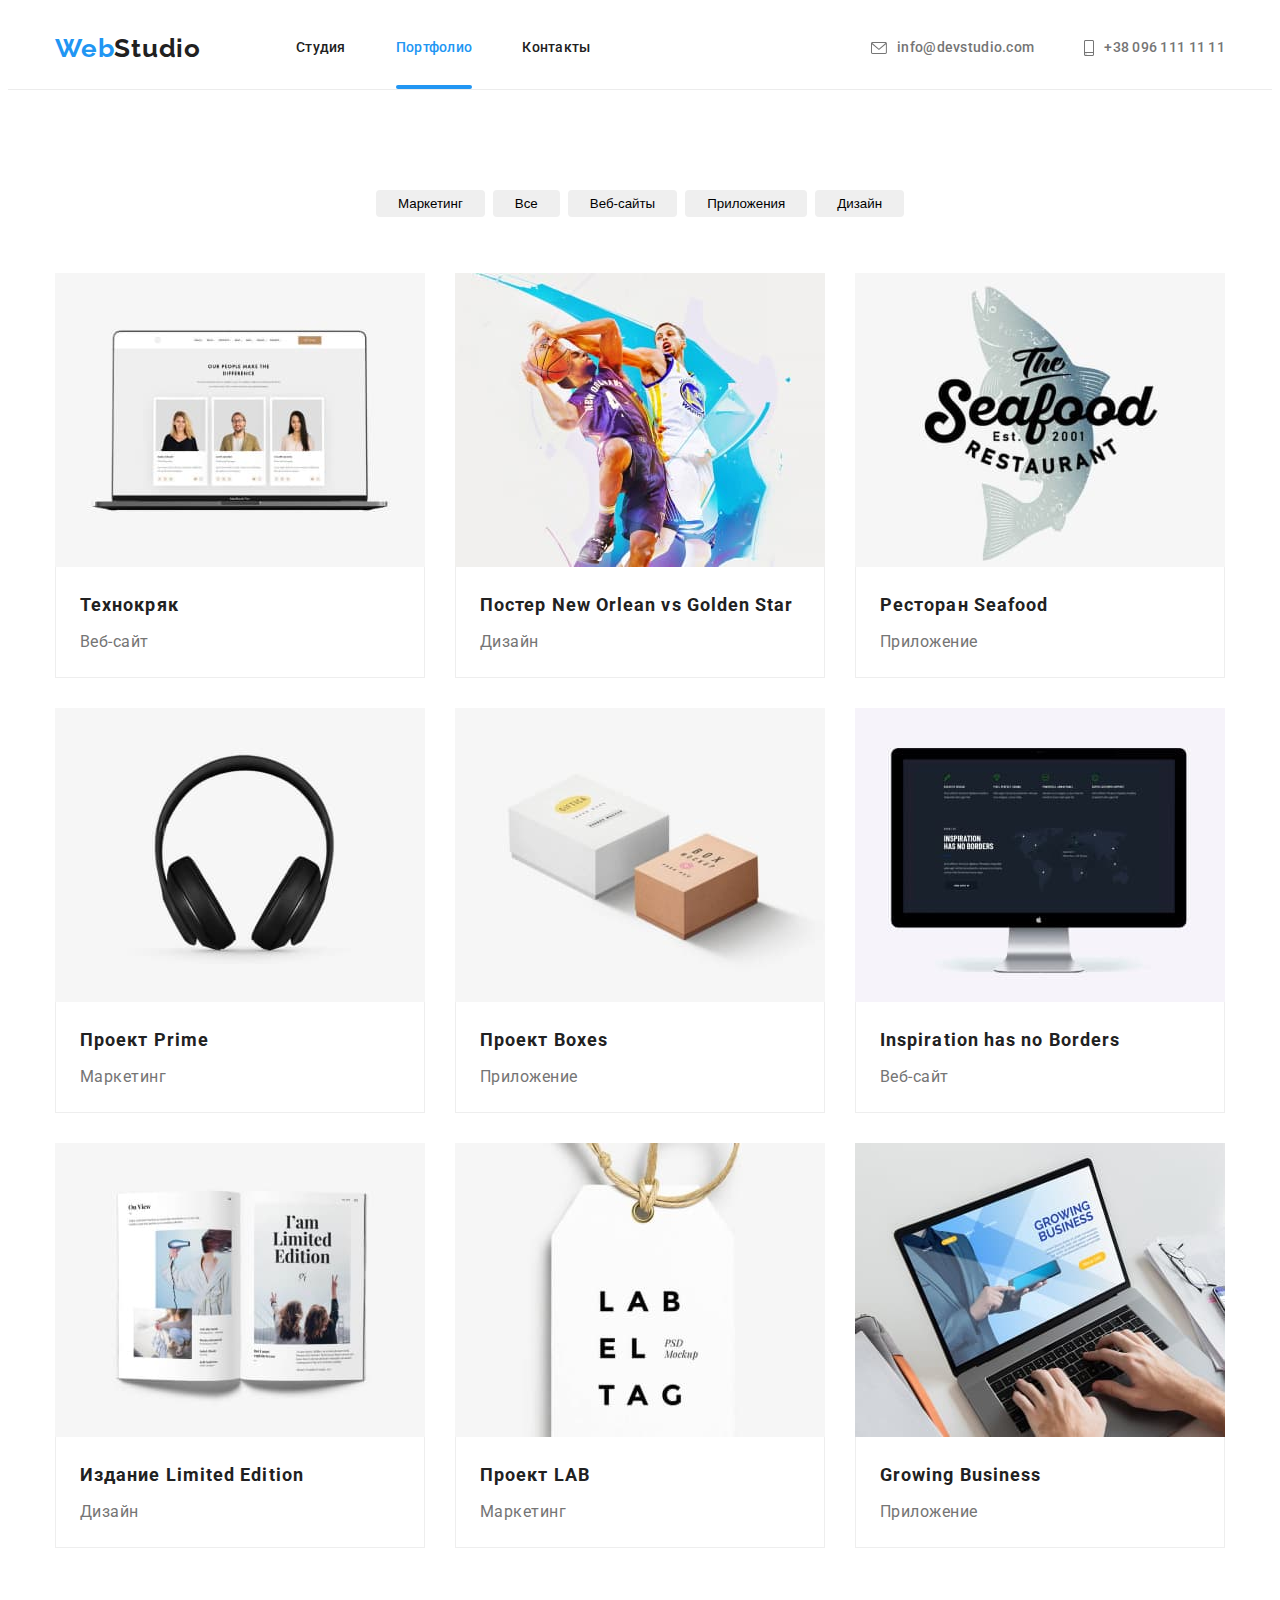
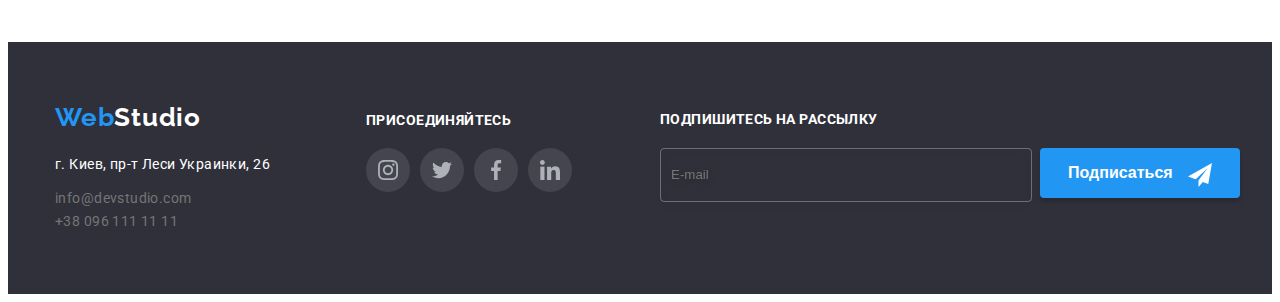
==== portfolio.html @ 0addd402 "Add files via upload" ====
<!DOCTYPE html>
<html lang="ru">
<head>
    <meta charset="UTF-8">
    <meta http-equiv="X-UA-Compatible" content="IE=edge">
    <meta name="viewport" content="width=device-width, initial-scale=1.0">
    <title>Студия</title>
    <link rel="stylesheet" href="https://cdnjs.cloudflare.com/ajax/libs/modern-normalize/1.0.0/modern-normalize.min.css"
        integrity="sha512-ISS7cAi1PEhQ8jnbJpJZMd29NlhNj4AWYyLOSp2CE/CsHxTCu+r+t0D2yoJudVrd0/8fTVPUVDzY5Tvli75u/g=="
        crossorigin="anonymous" />
    <link href="https://fonts.googleapis.com/css2?family=Raleway:wght@700&family=Roboto:wght@400;500;700;900&display=swap"
        rel="stylesheet">
    <link rel="stylesheet" href="./css/portfolio.min.css">
</head>
<body class="body">
    <!----- HEADER ----->
    <header>
        <div class="header container">
            <nav class="nav">
                <a class="logo link" href="/">Web<span class="logo-studio">Studio</span></a>
                <ul class="nav-links list">
                    <li class="list"><a class="nav-item-link link" href="/">Студия</a></li>
                    <li class="list"><a class="nav-item-link link active" href="./portfolio.html">Портфолио</a></li>
                    <li class="list"><a class="nav-item-link link" href="#contacts">Контакты</a></li>
                </ul>
            </nav>
            <ul class="header-contacts">
                <li class="list header-contacts-item">
                    <a class="header-contacts-link link" href="mailto:info@devstudio.com">
                        <svg class="header-contacts-icon" width="16" height="12">
                            <use href="./images/sprite.svg#icon-envelope"></use>
                        </svg>
                        info@devstudio.com
                    </a>
                </li>
                <li class="list">
                    <a class="header-contacts-link link" href="tel:+380961111111">
                        <svg class="header-contacts-icon" width="10" height="16">
                            <use href="./images/sprite.svg#icon-smartphone"></use>
                        </svg>
                        +38 096 111 11 11
                    </a>
                </li>
            </ul>
        </div>
    </header>
    <!----- PORTFOLIO ----->
    <section class="portfolio section">
       <div class="container">
            <h1 class="hidden">Портфолио</h1>
            <ul class="portfolio-fiter list">
                <li class="filter-item"><button type="button" class="filter-button">Маркетинг</button></li>
                <li class="filter-item"><button type="button" class="filter-button">Все</button></li>
                <li class="filter-item"><button type="button" class="filter-button">Веб-сайты</button></li>
                <li class="filter-item"><button type="button" class="filter-button">Приложения</button></li>
                <li class="filter-item"><button type="button" class="filter-button">Дизайн</button></li>
            </ul>
            <ul class="portfolio-cards list">
                <li class="gallery">              
                    <a class="gallery-card link" href="">
                        <div class="card-thumb">
                            <img src="./images/technocryak.jpg" alt="cайт на мониторе ноутбука" width="370">
                            <p class="card-text-effect">Технокряк это современная площадка распространения коронавируса. Компании используют эту
                                платформу для цифрового
                                шпионажа и атак на защищённые сервера конкурентов.</p>
                        </div>
                        <div class="card-description">
                            <h2>Технокряк</h2>
                            <p>Веб-сайт</p>
                        </div>                                 
                    </a>                                     
                </li>
                <li class="gallery">
                    <a class="gallery-card link" href="">
                        <div class="card-thumb">
                            <img src="./images/poster.jpg" alt="плакат с двумя баскетболистами" width="370">                       
                            <p class="card-text-effect">Lorem ipsum dolor sit amet consectetur adipisicing elit. Architecto qui alias iure optio, minus facilis eveniet autem porro quos repellat?</p>
                        </div>  
                        <div class="card-description">
                            <h2>Постер New Orlean vs Golden Star</h2>
                            <p>Дизайн</p>
                        </div>
                    </a>
                </li>
                <li class="gallery">
                    <a class="gallery-card link" href="">
                        <div class="card-thumb">
                            <img src="./images/seafood.jpg" alt="вывеска морского ресторана" width="370">
                            <p class="card-text-effect">Lorem ipsum dolor sit amet consectetur adipisicing elit. Architecto qui alias iure optio,
                            minus facilis eveniet autem porro quos repellat?</p>
                        </div>
                        <div class="card-description">
                            <h2>Ресторан Seafood</h2>
                            <p>Приложение</p>
                        </div>
                    </a>
                </li>
                <li class="gallery">
                    <a class="gallery-card link" href="">
                        <div class="card-thumb">
                            <img src="./images/prime.jpg" alt="наушники" width="370">
                            <p class="card-text-effect">Lorem ipsum dolor sit amet consectetur adipisicing elit. Architecto qui alias iure optio,
                            minus facilis eveniet autem porro quos repellat?</p>
                        </div>
                        <div class="card-description">
                            <h2>Проект Prime</h2>
                            <p>Маркетинг</p>
                        </div>
                    </a>
                </li>
                <li class="gallery">
                    <a class="gallery-card link" href="">
                        <div class="card-thumb">
                            <img src="./images/boxes.jpg" alt="две коробочки" width="370">
                            <p class="card-text-effect">Lorem ipsum dolor sit amet consectetur adipisicing elit. Architecto qui alias iure optio,
                            minus facilis eveniet autem porro quos repellat?</p>
                        </div>
                        <div class="card-description">
                            <h2>Проект Boxes</h2>
                            <p>Приложение</p>
                        </div>                      
                    </a>
                </li>
                <li class="gallery">
                    <a class="gallery-card link" href="">
                        <div class="card-thumb">
                            <img src="./images/inspiration.jpg" alt="вид сайта на мониторе" width="370">
                            <p class="card-text-effect">Lorem ipsum dolor sit amet consectetur adipisicing elit. Architecto qui alias iure optio,
                            minus facilis eveniet autem porro quos repellat?</p>
                        </div>
                        <div class="card-description">
                            <h2>Inspiration has no Borders</h2>
                            <p>Веб-сайт</p>
                        </div>
                    </a>
                </li>
                <li class="gallery">
                    <a class="gallery-card link" href="">
                        <div class="card-thumb">
                            <img src="./images/edition.jpg" alt="разворот журнала" width="370">
                            <p class="card-text-effect">Lorem ipsum dolor sit amet consectetur adipisicing elit. Architecto qui alias iure optio,
                            minus facilis eveniet autem porro quos repellat?</p>
                        </div>
                        <div class="card-description">
                            <h2>Издание Limited Edition</h2>
                            <p>Дизайн</p>
                        </div>                       
                    </a>
                </li>
                <li class="gallery">
                    <a class="gallery-card link" href="">
                        <div class="card-thumb">
                            <img src="./images/label.jpg" alt="бирка с логотипом" width="370">
                            <p class="card-text-effect">Lorem ipsum dolor sit amet consectetur adipisicing elit. Architecto qui alias iure optio,
                            minus facilis eveniet autem porro quos repellat?</p>
                        </div>
                        <div class="card-description">
                            <h2>Проект LAB</h2>
                            <p>Маркетинг</p>
                        </div>                       
                    </a>
                </li>
                <li class="gallery">
                    <a class="gallery-card link" href="">
                        <div class="card-thumb">
                            <img src="./images/business.jpg" alt="руки печатающие на ноутбуке" width="370">
                            <p class="card-text-effect">Lorem ipsum dolor sit amet consectetur adipisicing elit. Architecto qui alias iure optio,
                            minus facilis eveniet autem porro quos repellat?</p>
                        </div>
                        <div class="card-description">
                            <h2>Growing Business</h2>
                            <p>Приложение</p>
                        </div>                     
                    </a>
                </li>
            </ul>
       </div>
    </section>
    <!----- FOOTER ----->
<footer class="footer" id="contacts">
    <div class="container">
        <div>
            <a class="logo link" href="/">Web<span class="footer-logo-studio">Studio</span></a>
            <address class="address">г. Киев, пр-т Леси Украинки, 26</address>
            <ul class="footer-contacts list">
                <li><a class="footer-contacts-item link" href="mailto:info@devstudio.com">info@devstudio.com</a></li>
                <li><a class="footer-contacts-item link" href="tel:+380961111111">+38 096 111 11 11</a></li>
            </ul>
        </div>
        <div class="footer-socials">
            <p class="footer-join">присоединяйтесь</p>
            <ul class="social-footer list">
                <li class="social-footer-item">
                    <div class="social-footer-thumb">
                        <a href="" class="social-footer-link">
                            <svg class="social-link-icon">
                                <use href="./images/sprite.svg#icon-instagram"></use>
                            </svg>
                        </a>
                    </div>
                </li>
                <li class="social-footer-item">
                    <div class="social-footer-thumb">
                        <a href="" class="social-footer-link">
                            <svg class="social-link-icon">
                                <use href="./images/sprite.svg#icon-twitter"></use>
                            </svg>
                        </a>
                    </div>
                </li>
                <li class="social-footer-item">
                    <div class="social-footer-thumb">
                        <a href="" class="social-footer-link">
                            <svg class="social-link-icon">
                                <use href="./images/sprite.svg#icon-facebook"></use>
                            </svg>
                        </a>
                    </div>
                </li>
                <li class="social-footer-item">
                    <div class="social-footer-thumb">
                        <a href="" class="social-footer-link">
                            <svg class="social-link-icon">
                                <use href="./images/sprite.svg#icon-linkedin"></use>
                            </svg>
                        </a>
                    </div>
                </li>
            </ul>
        </div>
        <div class="footer-subs">
            <p class="footer-subs-title">Подпишитесь на рассылку</p>
            <form action="" class="footer-subs-form">
                <label class="footer-subs-form-field">
                    <input name="user-email" class="footer-subs-form-input" type="email" placeholder="E-mail">
                </label>
                <span class="qqq">
                    <button class="footer-subs-btn" type="submit">Подписаться
                        <svg class="footer-btn-icon" width="24" height="24">
                            <use href="./images/sprite.svg#icon-send"></use>
                        </svg>
                    </button>

                </span>
            </form>
        </div>
    </div>
</footer>
</body>
</html>
---- css/portfolio.min.css ----
:root{--main-font-color: #212121;--alt-font-color: #757575;--brand-blue-color: #2196f3;--main-bg-color: #ffffff;--secondary-bg-color: #2f303a;--alt-bg-color: #f5f4fa}.hidden{position:absolute;width:1px;height:1px;margin:-1px;border:0;padding:0;clip:rect(0 0 0 0);overflow:hidden}h1,h2,h3,h4,h5,h6,p{margin:0}ul{margin:0;padding:0}img{display:block}.list{list-style:none}.link{color:var(--main-font-color);text-decoration:none}.body{font-family:Roboto, sans-serif;color:var(--main-font-color);background-color:var(--main-bg-color)}.container{width:1200px;margin:0 auto;box-sizing:border-box;padding:0 15px}.section{padding:94px 0}.filter-item{transition:250ms cubic-bezier(0.4, 0, 0.2, 1)}.filter-item:not(:last-child){margin-right:8px;margin-bottom:50px}.filter-button{padding:6px 22px;border:none;border-radius:4px}.filter-button:hover,.filter-buttonfocus{font-family:inherit;color:var(--main-bg-color);background-color:var(--brand-blue-color);cursor:pointer}.portfolio-fiter{display:flex;justify-content:center;box-sizing:border-box;border-radius:4px;padding:6px 22px}.portfolio-cards{display:flex;justify-content:space-between;flex-wrap:wrap;margin-top:-30px;margin-left:-30px;font-size:16px;line-height:1.87;letter-spacing:0.03em;color:var(--alt-font-color)}.portfolio-cards h2{font-weight:bold;font-size:18px;line-height:2;text-align:left;letter-spacing:0.06em;margin-bottom:4px;color:var(--main-font-color)}.card-description{border:1px solid #eeeeee;border-top:none;padding:20px 24px;color:var(--alt-font-color)}.card-thumb{position:relative;width:370px;height:294px;overflow:hidden}.container .gallery{margin-top:30px;margin-left:30px;flex-basis:calc(100% / 3 - 30px)}.gallery:hover .card-text-effect,.gallery:focus .card-text-effect{transform:translateY(0%)}.gallery{position:relative;overflow:hidden;transition:250ms cubic-bezier(0.4, 0, 0.2, 1)}.gallery:hover,.gallery:focus{box-shadow:0px 1px 1px rgba(0,0,0,0.12),0px 4px 4px rgba(0,0,0,0.06),1px 4px 6px rgba(0,0,0,0.16)}.card-text-effect{position:absolute;bottom:0;width:100%;height:100%;padding:64px 24px;margin:0;text-align:left;background-color:rgba(33,150,243,0.9);color:#ffffff;transform:translateY(100%);transition:250ms cubic-bezier(0.4, 0, 0.2, 1)}header{padding:25px 0;border-bottom:1px solid #ececec}.header{font-weight:500;font-size:14px;line-height:1.14;letter-spacing:0.02em;display:flex;justify-content:space-between}.header .list{display:flex;align-items:center}.logo{font-family:Raleway, sans-serif;font-style:normal;font-weight:bold;font-size:26px;line-height:1.19;letter-spacing:0.03em;color:var(--brand-blue-color);margin-right:95px}.logo-studio{color:var(--main-font-color)}.nav{display:flex}.nav-links{color:var(--main-font-color);display:flex}.nav-links .list:not(:last-child){margin-right:50px}.nav-item-link{transition:250ms cubic-bezier(0.4, 0, 0.2, 1)}.nav-item-link:hover,.nav-item-link:focus{color:var(--brand-blue-color)}.header-contacts{display:flex}.header-contacts .link{color:var(--alt-font-color);fill:var(--alt-font-color);transition:250ms cubic-bezier(0.4, 0, 0.2, 1)}.header-contacts .list:not(:first-child){margin-left:50px}.header-contacts-link{display:flex;justify-content:center;align-items:center}.header-contacts-link:hover,.header-contacts-link:focus{color:var(--brand-blue-color);fill:var(--brand-blue-color);text-decoration:underline}.header-contacts-icon{margin-right:10px}.active{color:var(--brand-blue-color);position:relative}.active::after{content:"";display:block;position:absolute;bottom:-33px;width:100%;height:4px;border-radius:2px;background-color:var(--brand-blue-color)}.footer{background-color:var(--secondary-bg-color);padding:60px 0}.footer .container{display:flex}.footer-logo-studio{color:var(--main-bg-color)}.address{margin-top:20px;margin-bottom:10px}.mail-link{margin-bottom:10px}.address,.footer-contacts{font-size:14px;line-height:1.71;letter-spacing:0.03em;font-style:normal;color:var(--main-bg-color)}.address a,.footer-contacts a{color:var(--alt-font-color)}.footer-contacts-item:hover,.footer-contacts-item:focus{color:var(--brand-blue-color)}.footer-socials{display:block;margin-left:70px;padding-top:10px}.footer-join{font-weight:bold;font-size:14px;line-height:1, 14;letter-spacing:0.03em;text-transform:uppercase;color:var(--main-bg-color);margin-bottom:20px}.social-footer{display:flex;justify-content:space-between}.social-footer-link{display:flex;justify-content:center;align-items:center;width:44px;height:44px;border-radius:50%;background-color:rgba(255,255,255,0.1);transition:250ms cubic-bezier(0.4, 0, 0.2, 1)}.social-footer-link:hover,.social-footer-link:focus{background-color:var(--brand-blue-color)}.social-link-icon{transition:250ms cubic-bezier(0.4, 0, 0.2, 1)}.social-footer-item:not(:last-child){margin-right:10px}.social-footer-link:hover .social-link-icon,.social-item-link:focus .social-link-icon{fill:var(--main-bg-color)}.footer-subs{padding-top:10px;margin-left:88px}.footer-subs-form{display:flex;justify-content:flex-end;align-content:center;position:relative}.footer-subs-title{font-weight:bold;font-size:14px;line-height:1.14;letter-spacing:0.03em;text-transform:uppercase;color:var(--main-bg-color);margin-bottom:20px}.footer-subs-form-input{height:50px;width:358px;padding-left:10px;border:1px solid rgba(255,255,255,0.3);filter:drop-shadow(0px 4px 4px rgba(0,0,0,0.15));border-radius:4px;background:transparent;color:var(--main-bg-color)}.footer-subs-btn{background:var(--brand-blue-color);color:var(--main-bg-color);width:200px;height:50px;font-weight:bold;font-size:16px;line-height:1.87;padding:10px 28px;text-align:left;box-shadow:0px 4px 4px rgba(0,0,0,0.15);border:none;border-radius:4px;cursor:pointer;display:block;margin-left:8px;position:relative;display:flex}.footer-subs-cont{display:flex}.footer-btn-icon{margin-left:15px;margin-top:5px}.team{background-color:var(--alt-bg-color)}.team h3{font-weight:500;font-size:16px;line-height:1.18;letter-spacing:0.03em;margin-bottom:10px}.team p{font-weight:normal;font-size:16px;line-height:1.18;letter-spacing:0.03em;color:var(--alt-font-color);margin-bottom:30px}.members{display:flex;justify-content:space-between}.member-card{text-align:center;background-color:var(--main-bg-color);box-shadow:0px 1px 3px rgba(0,0,0,0.12),0px 1px 1px rgba(0,0,0,0.14),0px 2px 1px rgba(0,0,0,0.2);border-radius:0px 0px 4px 4px}.member-card img{margin-bottom:30px}.social{display:flex;justify-content:space-between;padding-left:32px;padding-right:32px}.social-item-link{display:flex;justify-content:center;align-items:center;width:44px;height:44px;border-radius:50%;background-color:var(--main-bg-color);transition:250ms cubic-bezier(0.4, 0, 0.2, 1)}.social-item-link:hover,.social-item-link:focus{background-color:var(--brand-blue-color)}.social-footer-link{display:flex;justify-content:center;align-items:center;width:44px;height:44px;border-radius:50%;background-color:rgba(255,255,255,0.1);transition:250ms cubic-bezier(0.4, 0, 0.2, 1)}.social-footer-link:hover,.social-footer-link:focus{background-color:var(--brand-blue-color)}.social-thumb{padding-bottom:32px}.social-link-icon{width:20px;height:20px;fill:#afb1b8;transition:250ms cubic-bezier(0.4, 0, 0.2, 1)}.social-item-link:hover .social-link-icon,.social-item-link:focus .social-link-icon{fill:var(--main-bg-color)}
/*# sourceMappingURL=portfolio.min.css.map */
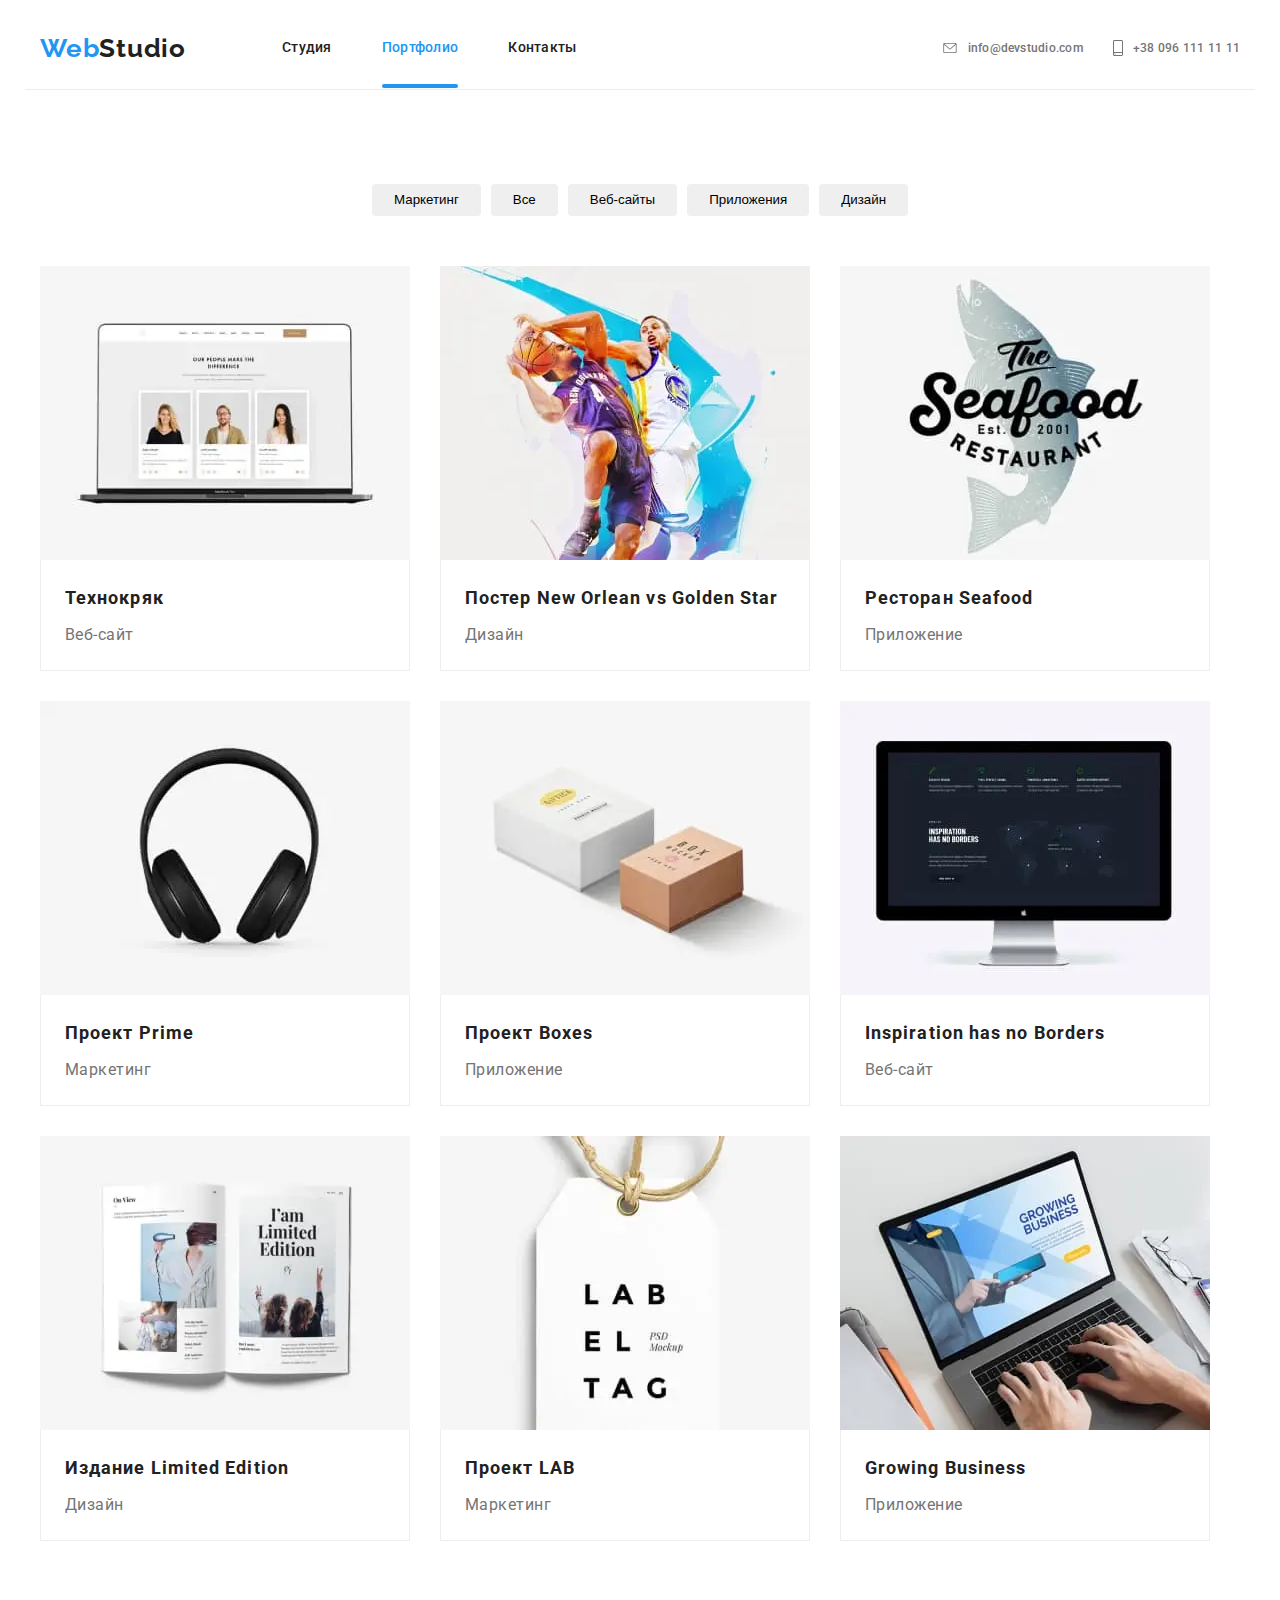
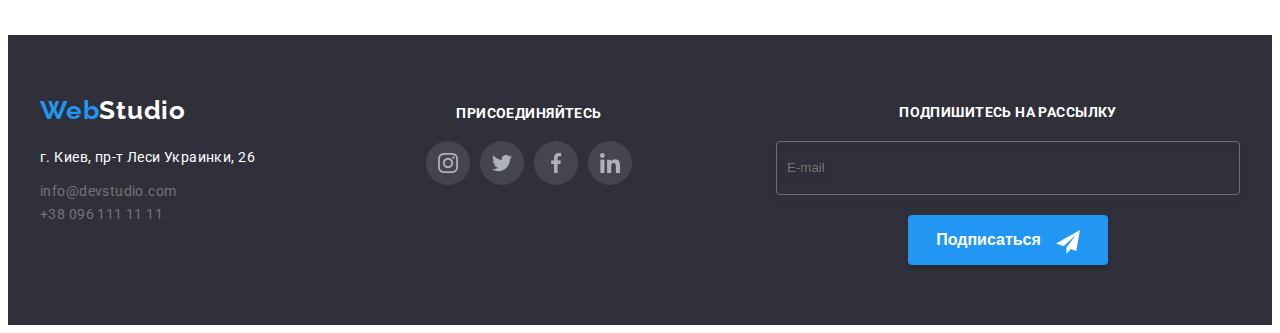
==== commit a38ac465: "added adaptivity" ====
--- a/portfolio.html
+++ b/portfolio.html
@@ -20,14 +20,14 @@
                 <a class="logo link" href="/">Web<span class="logo-studio">Studio</span></a>
                 <ul class="nav-links list">
                     <li class="list"><a class="nav-item-link link" href="/">Студия</a></li>
-                    <li class="list"><a class="nav-item-link link active" href="./portfolio.html">Портфолио</a></li>
+                    <li class="list"><a class="nav-item-link link current" href="./portfolio.html">Портфолио</a></li>
                     <li class="list"><a class="nav-item-link link" href="#contacts">Контакты</a></li>
                 </ul>
             </nav>
             <ul class="header-contacts">
-                <li class="list header-contacts-item">
-                    <a class="header-contacts-link link" href="mailto:info@devstudio.com">
-                        <svg class="header-contacts-icon" width="16" height="12">
+                <li class="header-contacts-item list">
+                    <a class="header-contacts-link link mail-contact" href="mailto:info@devstudio.com">
+                        <svg class="header-contacts-icon" width="16" height="10">
                             <use href="./images/sprite.svg#icon-envelope"></use>
                         </svg>
                         info@devstudio.com
@@ -42,132 +42,306 @@
                     </a>
                 </li>
             </ul>
+            <button class="mobile-open-btn" data-menu-button>
+                <svg class="mobile-open-icon">
+                    <use href="./images/sprite.svg#icon-menu"></use>
+                </svg>
+            </button>
+        </div>
+        <div class="mobile-menu" data-menu>
+            <button class="mobile-menu-close-btn" data-menu-close>
+                <svg class="mobile-menu-close-icon">
+                    <use href="./images/sprite.svg#icon-close-menu"></use>
+                </svg>
+            </button>
+            <ul class="mobile-nav-list list">
+                <li class="mobile-nav-item">
+                    <a href="/" class="mobile-nav-list-link link active">Студия</a>
+                </li>
+                <li class="mobile-nav-item">
+                    <a href="./portfolio.html" class="mobile-nav-list-link link">Портфолио</a>
+                </li>
+                <li class="mobile-nav-item">
+                    <a href="#contacts" class="mobile-nav-list-link link">Контакты</a>
+                </li>
+            </ul>
+            <ul class="mobile-contacts-list">
+                <li class="mobile-contacts-item list">
+                    <a class="mobile-contacts-mail link" href="mailto:info@devstudio.com">
+                        info@devstudio.com
+                    </a>
+                </li>
+                <li class="mobile-contacts-item list">
+                    <a class="mobile-contacts-tel link" href="tel:+380961111111">
+                        +38 096 111 11 11
+                    </a>
+                </li>
+            </ul>
+            <ul class="mobile-socials-list list">
+                <li class="mobile-socials-item">
+                    <a href="" class="mobile-socials-link link">Instagram</a>
+                </li>
+                <li class="mobile-socials-item">
+                    <a href="" class="mobile-socials-link link">Tweeter</a>
+                </li>
+                <li class="mobile-socials-item">
+                    <a href="" class="mobile-socials-link link">Facebook</a>
+                </li>
+                <li class="mobile-socials-item">
+                    <a href="" class="mobile-socials-link link">Linkedin</a>
+                </li>
+            </ul>
         </div>
     </header>
     <!----- PORTFOLIO ----->
     <section class="portfolio section">
        <div class="container">
             <h1 class="hidden">Портфолио</h1>
-            <ul class="portfolio-fiter list">
-                <li class="filter-item"><button type="button" class="filter-button">Маркетинг</button></li>
-                <li class="filter-item"><button type="button" class="filter-button">Все</button></li>
-                <li class="filter-item"><button type="button" class="filter-button">Веб-сайты</button></li>
-                <li class="filter-item"><button type="button" class="filter-button">Приложения</button></li>
-                <li class="filter-item"><button type="button" class="filter-button">Дизайн</button></li>
-            </ul>
-            <ul class="portfolio-cards list">
-                <li class="gallery">              
-                    <a class="gallery-card link" href="">
-                        <div class="card-thumb">
-                            <img src="./images/technocryak.jpg" alt="cайт на мониторе ноутбука" width="370">
-                            <p class="card-text-effect">Технокряк это современная площадка распространения коронавируса. Компании используют эту
-                                платформу для цифрового
-                                шпионажа и атак на защищённые сервера конкурентов.</p>
-                        </div>
-                        <div class="card-description">
+            <ul class="filter list">
+                <li class="filter__item"><button type="button" class="filter__button">Маркетинг</button></li>
+                <li class="filter__item"><button type="button" class="filter__button">Все</button></li>
+                <li class="filter__item"><button type="button" class="filter__button">Веб-сайты</button></li>
+                <li class="filter__item"><button type="button" class="filter__button">Приложения</button></li>
+                <li class="filter__item"><button type="button" class="filter__button">Дизайн</button></li>
+            </ul>
+            <ul class="gallery list">
+                <li class="gallery__item">              
+                    <a class="gallery__link link" href="">
+                        <div class="gallery__thumb">
+                            <picture>
+                                <source srcset="./images/portfolio/tehnokryak_d.webp 1x, ./images/portfolio/tehnokryak_d@2x.webp 2x"
+                                    media="(min-width: 1200px)" type="image/webp">
+                                <source srcset="./images/portfolio/tehnokryak_d.jpg 1x, ./images/portfolio/tehnokryak_d@2x.jpg 2x"
+                                    media="(min-width: 1200px)">
+                                <source srcset="./images/portfolio/tehnokryak_t.webp 1x, ./images/portfolio/tehnokryak_t@2x.webp 2x"
+                                    media="(min-width: 768px)" type="image/webp">
+                                <source srcset="./images/portfolio/tehnokryak_t.jpg 1x, ./images/portfolio/tehnokryak_t@2x.jpg 2x"
+                                    media="(min-width: 768px)">
+                                <source srcset="./images/portfolio/tehnokryak_m.webp 1x, ./images/portfolio/tehnokryak_m@2x.webp 2x"
+                                    media="(min-width: 320px)" type="image/webp">
+                                <source srcset="./images/portfoliotehnokryak_m.jpg 1x, ./images/portfolio/tehnokryak_m@2x.jpg 2x"
+                                    media="(min-width: 320px)">
+                                <img src="./images/portfolio/tehnokryak_m.jpg" alt="cайт на мониторе ноутбука">
+                            </picture>
+                            <p class="gallery__thumb-context">Технокряк это современная площадка распространения коронавируса. Компании используют эту
+                                платформу для цифрового шпионажа и атак на защищённые сервера конкурентов.</p>
+                        </div>
+                        <div class="gallery__description">
                             <h2>Технокряк</h2>
                             <p>Веб-сайт</p>
                         </div>                                 
                     </a>                                     
                 </li>
-                <li class="gallery">
-                    <a class="gallery-card link" href="">
-                        <div class="card-thumb">
-                            <img src="./images/poster.jpg" alt="плакат с двумя баскетболистами" width="370">                       
-                            <p class="card-text-effect">Lorem ipsum dolor sit amet consectetur adipisicing elit. Architecto qui alias iure optio, minus facilis eveniet autem porro quos repellat?</p>
+                <li class="gallery__item">
+                    <a class="gallery__link link" href="">
+                        <div class="gallery__thumb">
+                            <picture>
+                                <source srcset="./images/portfolio/goldenstar_d.webp 1x, ./images/portfolio/goldenstar_d@2x.webp 2x"
+                                    media="(min-width: 1200px)" type="image/webp">
+                                <source srcset="./images/portfolio/goldenstar_d.jpg 1x, ./images/portfolio/goldenstar_d@2x.jpg 2x"
+                                    media="(min-width: 1200px)">
+                                <source srcset="./images/portfolio/goldenstar_t.webp 1x, ./images/portfolio/goldenstar_t@2x.webp 2x"
+                                    media="(min-width: 768px)" type="image/webp">
+                                <source srcset="./images/portfolio/goldenstar_t.jpg 1x, ./images/portfolio/goldenstar_t@2x.jpg 2x"
+                                    media="(min-width: 768px)">
+                                <source srcset="./images/portfolio/goldenstar_m.webp 1x, ./images/portfolio/goldenstar_m@2x.webp 2x"
+                                    media="(min-width: 320px)" type="image/webp">
+                                <source srcset="./images/portfolio/goldenstar_m.jpg 1x, ./images/portfolio/goldenstar_m@2x.jpg 2x"
+                                    media="(min-width: 320px)">
+                                <img src="./images/portfolio/goldenstar_m.jpg" alt="плакат с двумя баскетболистами">
+                            </picture>
+                            <p class="gallery__thumb-context">Lorem ipsum dolor sit amet consectetur adipisicing elit. Architecto qui alias iure optio, minus facilis eveniet autem porro quos repellat?</p>
                         </div>  
-                        <div class="card-description">
+                        <div class="gallery__description">
                             <h2>Постер New Orlean vs Golden Star</h2>
                             <p>Дизайн</p>
                         </div>
                     </a>
                 </li>
-                <li class="gallery">
-                    <a class="gallery-card link" href="">
-                        <div class="card-thumb">
-                            <img src="./images/seafood.jpg" alt="вывеска морского ресторана" width="370">
-                            <p class="card-text-effect">Lorem ipsum dolor sit amet consectetur adipisicing elit. Architecto qui alias iure optio,
-                            minus facilis eveniet autem porro quos repellat?</p>
-                        </div>
-                        <div class="card-description">
+                <li class="gallery__item">
+                    <a class="gallery__link link" href="">
+                        <div class="gallery__thumb">
+                            <picture>
+                                <source srcset="./images/portfolio/seafood_d.webp 1x, ./images/portfolio/seafood_d@2x.webp 2x"
+                                    media="(min-width: 1200px)" type="image/webp">
+                                <source srcset="./images/portfolio/seafood_d.jpg 1x, ./images/portfolio/seafood_d@2x.jpg 2x"
+                                    media="(min-width: 1200px)">
+                                <source srcset="./images/portfolio/seafood_t.webp 1x, ./images/portfolio/seafood_t@2x.webp 2x"
+                                    media="(min-width: 768px)" type="image/webp">
+                                <source srcset="./images/portfolio/seafood_t.jpg 1x, ./images/portfolio/seafood_t@2x.jpg 2x"
+                                    media="(min-width: 768px)">
+                                <source srcset="./images/portfolio/seafood_m.webp 1x, ./images/portfolio/seafood_m@2x.webp 2x"
+                                    media="(min-width: 320px)" type="image/webp">
+                                <source srcset="./images/portfolio/seafood_m.jpg 1x, ./images/portfolio/seafood_m@2x.jpg 2x"
+                                    media="(min-width: 320px)">
+                                <img src="./images/portfolio/seafood_m.jpg" alt="вывеска морского ресторана">
+                            </picture>
+                            <p class="gallery__thumb-context">Lorem ipsum dolor sit amet consectetur adipisicing elit. Architecto qui alias iure optio,
+                            minus facilis eveniet autem porro quos repellat?</p>
+                        </div>
+                        <div class="gallery__description">
                             <h2>Ресторан Seafood</h2>
                             <p>Приложение</p>
                         </div>
                     </a>
                 </li>
-                <li class="gallery">
-                    <a class="gallery-card link" href="">
-                        <div class="card-thumb">
-                            <img src="./images/prime.jpg" alt="наушники" width="370">
-                            <p class="card-text-effect">Lorem ipsum dolor sit amet consectetur adipisicing elit. Architecto qui alias iure optio,
-                            minus facilis eveniet autem porro quos repellat?</p>
-                        </div>
-                        <div class="card-description">
+                <li class="gallery__item">
+                    <a class="gallery__link link" href="">
+                        <div class="gallery__thumb">
+                            <picture>
+                                <source srcset="./images/portfolio/prime_d.webp 1x, ./images/portfolio/prime_d@2x.webp 2x"
+                                    media="(min-width: 1200px)" type="image/webp">
+                                <source srcset="./images/portfolio/prime_d.jpg 1x, ./images/portfolio/prime_d@2x.jpg 2x"
+                                    media="(min-width: 1200px)">
+                                <source srcset="./images/portfolio/prime_t.webp 1x, ./images/portfolio/prime_t@2x.webp 2x"
+                                    media="(min-width: 768px)" type="image/webp">
+                                <source srcset="./images/portfolio/prime_t.jpg 1x, ./images/portfolio/prime_t@2x.jpg 2x"
+                                    media="(min-width: 768px)">
+                                <source srcset="./images/portfolio/prime_m.webp 1x, ./images/portfolio/prime_m@2x.webp 2x"
+                                    media="(min-width: 320px)" type="image/webp">
+                                <source srcset="./images/portfolio/prime_m.jpg 1x, ./images/portfolio/prime_m@2x.jpg 2x"
+                                    media="(min-width: 320px)">
+                                <img src="./images/portfolio/prime_m.jpg" alt="наушники">
+                            </picture>
+                            <p class="gallery__thumb-context">Lorem ipsum dolor sit amet consectetur adipisicing elit. Architecto qui alias iure optio,
+                            minus facilis eveniet autem porro quos repellat?</p>
+                        </div>
+                        <div class="gallery__description">
                             <h2>Проект Prime</h2>
                             <p>Маркетинг</p>
                         </div>
                     </a>
                 </li>
-                <li class="gallery">
-                    <a class="gallery-card link" href="">
-                        <div class="card-thumb">
-                            <img src="./images/boxes.jpg" alt="две коробочки" width="370">
-                            <p class="card-text-effect">Lorem ipsum dolor sit amet consectetur adipisicing elit. Architecto qui alias iure optio,
-                            minus facilis eveniet autem porro quos repellat?</p>
-                        </div>
-                        <div class="card-description">
+                <li class="gallery__item">
+                    <a class="gallery__link link" href="">
+                        <div class="gallery__thumb">
+                            <picture>
+                                <source srcset="./images/portfolio/boxes_d.webp 1x, ./images/portfolio/boxes_d@2x.webp 2x"
+                                    media="(min-width: 1200px)" type="image/webp">
+                                <source srcset="./images/portfolio/boxes_d.jpg 1x, ./images/portfolio/boxes_d@2x.jpg 2x"
+                                    media="(min-width: 1200px)">
+                                <source srcset="./images/portfolio/boxes_t.webp 1x, ./images/portfolio/boxes_t@2x.webp 2x"
+                                    media="(min-width: 768px)" type="image/webp">
+                                <source srcset="./images/portfolio/boxes_t.jpg 1x, ./images/portfolio/boxes_t@2x.jpg 2x"
+                                    media="(min-width: 768px)">
+                                <source srcset="./images/portfolio/boxes_m.webp 1x, ./images/portfolio/boxes_m@2x.webp 2x"
+                                    media="(min-width: 320px)" type="image/webp">
+                                <source srcset="./images/portfolio/boxes_m.jpg 1x, ./images/portfolio/boxes_m@2x.jpg 2x"
+                                    media="(min-width: 320px)">
+                                <img src="./images/portfolio/boxes_m.jpg" alt="две коробочки">
+                            </picture>
+                            <p class="gallery__thumb-context">Lorem ipsum dolor sit amet consectetur adipisicing elit. Architecto qui alias iure optio,
+                            minus facilis eveniet autem porro quos repellat?</p>
+                        </div>
+                        <div class="gallery__description">
                             <h2>Проект Boxes</h2>
                             <p>Приложение</p>
                         </div>                      
                     </a>
                 </li>
-                <li class="gallery">
-                    <a class="gallery-card link" href="">
-                        <div class="card-thumb">
-                            <img src="./images/inspiration.jpg" alt="вид сайта на мониторе" width="370">
-                            <p class="card-text-effect">Lorem ipsum dolor sit amet consectetur adipisicing elit. Architecto qui alias iure optio,
-                            minus facilis eveniet autem porro quos repellat?</p>
-                        </div>
-                        <div class="card-description">
+                <li class="gallery__item">
+                    <a class="gallery__link link" href="">
+                        <div class="gallery__thumb">
+                            <picture>
+                                <source srcset="./images/portfolio/borders_d.webp 1x, ./images/portfolio/borders_d@2x.webp 2x"
+                                    media="(min-width: 1200px)" type="image/webp">
+                                <source srcset="./images/portfolio/borders_d.jpg 1x, ./images/portfolio/borders_d@2x.jpg 2x"
+                                    media="(min-width: 1200px)">
+                                <source srcset="./images/portfolio/borders_t.webp 1x, ./images/portfolio/borders_t@2x.webp 2x"
+                                    media="(min-width: 768px)" type="image/webp">
+                                <source srcset="./images/portfolio/borders_t.jpg 1x, ./images/portfolio/borders_t@2x.jpg 2x"
+                                    media="(min-width: 768px)">
+                                <source srcset="./images/portfolio/borders_m.webp 1x, ./images/portfolio/borders_m@2x.webp 2x"
+                                    media="(min-width: 320px)" type="image/webp">
+                                <source srcset="./images/portfolio/borders_m.jpg 1x, ./images/portfolio/borders_m@2x.jpg 2x"
+                                    media="(min-width: 320px)">
+                                <img src="./images/portfolio/borders_m.jpg" alt="вид сайта на мониторе">
+                            </picture>
+                            <p class="gallery__thumb-context">Lorem ipsum dolor sit amet consectetur adipisicing elit. Architecto qui alias iure optio,
+                            minus facilis eveniet autem porro quos repellat?</p>
+                        </div>
+                        <div class="gallery__description">
                             <h2>Inspiration has no Borders</h2>
                             <p>Веб-сайт</p>
                         </div>
                     </a>
                 </li>
-                <li class="gallery">
-                    <a class="gallery-card link" href="">
-                        <div class="card-thumb">
-                            <img src="./images/edition.jpg" alt="разворот журнала" width="370">
-                            <p class="card-text-effect">Lorem ipsum dolor sit amet consectetur adipisicing elit. Architecto qui alias iure optio,
-                            minus facilis eveniet autem porro quos repellat?</p>
-                        </div>
-                        <div class="card-description">
+                <li class="gallery__item">
+                    <a class="gallery__link link" href="">
+                        <div class="gallery__thumb">
+                        <picture>
+                            <source srcset="./images/portfolio/limited_d.webp 1x, ./images/portfolio/limited_d@2x.webp 2x"
+                                media="(min-width: 1200px)" type="image/webp">
+                            <source srcset="./images/portfolio/limited_d.jpg 1x, ./images/portfolio/limited_d@2x.jpg 2x"
+                                media="(min-width: 1200px)">
+                            <source srcset="./images/portfolio/limited_t.webp 1x, ./images/portfolio/limited_t@2x.webp 2x"
+                                media="(min-width: 768px)" type="image/webp">
+                            <source srcset="./images/portfolio/limited_t.jpg 1x, ./images/portfolio/limited_t@2x.jpg 2x"
+                                media="(min-width: 768px)">
+                            <source srcset="./images/portfolio/limited_m.webp 1x, ./images/portfolio/limited_m@2x.webp 2x"
+                                media="(min-width: 320px)" type="image/webp">
+                            <source srcset="./images/portfolio/limited_m.jpg 1x, ./images/portfolio/limited_m@2x.jpg 2x"
+                                media="(min-width: 320px)">
+                            <img src="./images/portfolio/limited_m.jpg" alt="разворот журнала">
+                        </picture>
+                            <p class="gallery__thumb-context">Lorem ipsum dolor sit amet consectetur adipisicing elit. Architecto qui alias iure optio,
+                            minus facilis eveniet autem porro quos repellat?</p>
+                        </div>
+                        <div class="gallery__description">
                             <h2>Издание Limited Edition</h2>
                             <p>Дизайн</p>
                         </div>                       
                     </a>
                 </li>
-                <li class="gallery">
-                    <a class="gallery-card link" href="">
-                        <div class="card-thumb">
-                            <img src="./images/label.jpg" alt="бирка с логотипом" width="370">
-                            <p class="card-text-effect">Lorem ipsum dolor sit amet consectetur adipisicing elit. Architecto qui alias iure optio,
-                            minus facilis eveniet autem porro quos repellat?</p>
-                        </div>
-                        <div class="card-description">
+                <li class="gallery__item">
+                    <a class="gallery__link link" href="">
+                        <div class="gallery__thumb">
+                            <picture>
+                                <source srcset="./images/portfolio/lab_d.webp 1x, ./images/portfolio/lab_d@2x.webp 2x"
+                                    media="(min-width: 1200px)" type="image/webp">
+                                <source srcset="./images/portfolio/lab_d.jpg 1x, ./images/portfolio/lab_d@2x.jpg 2x"
+                                    media="(min-width: 1200px)">
+                                <source srcset="./images/portfolio/lab_t.webp 1x, ./images/portfolio/lab_t@2x.webp 2x"
+                                    media="(min-width: 768px)" type="image/webp">
+                                <source srcset="./images/portfolio/lab_t.jpg 1x, ./images/portfolio/lab_t@2x.jpg 2x"
+                                    media="(min-width: 768px)">
+                                <source srcset="./images/portfolio/lab_m.webp 1x, ./images/portfolio/lab_m@2x.webp 2x"
+                                    media="(min-width: 320px)" type="image/webp">
+                                <source srcset="./images/portfolio/lab_m.jpg 1x, ./images/portfolio/lab_m@2x.jpg 2x"
+                                    media="(min-width: 320px)">
+                                <img src="./images/portfolio/lab_m.jpg" alt="бирка с логотипом">
+                            </picture>
+                            <p class="gallery__thumb-context">Lorem ipsum dolor sit amet consectetur adipisicing elit. Architecto qui alias iure optio,
+                            minus facilis eveniet autem porro quos repellat?</p>
+                        </div>
+                        <div class="gallery__description">
                             <h2>Проект LAB</h2>
                             <p>Маркетинг</p>
                         </div>                       
                     </a>
                 </li>
-                <li class="gallery">
-                    <a class="gallery-card link" href="">
-                        <div class="card-thumb">
-                            <img src="./images/business.jpg" alt="руки печатающие на ноутбуке" width="370">
-                            <p class="card-text-effect">Lorem ipsum dolor sit amet consectetur adipisicing elit. Architecto qui alias iure optio,
-                            minus facilis eveniet autem porro quos repellat?</p>
-                        </div>
-                        <div class="card-description">
+                <li class="gallery__item">
+                    <a class="gallery__link link" href="">
+                        <div class="gallery__thumb">
+                        <picture>
+                            <source srcset="./images/portfolio/growing_d.webp 1x, ./images/portfolio/growing_d@2x.webp 2x"
+                                media="(min-width: 1200px)" type="image/webp">
+                            <source srcset="./images/portfolio/growing_d.jpg 1x, ./images/portfolio/growing_d@2x.jpg 2x"
+                                media="(min-width: 1200px)">
+                            <source srcset="./images/portfolio/growing_t.webp 1x, ./images/portfolio/growing_t@2x.webp 2x"
+                                media="(min-width: 768px)" type="image/webp">
+                            <source srcset="./images/portfolio/growing_t.jpg 1x, ./images/portfolio/growing_t@2x.jpg 2x"
+                                media="(min-width: 768px)">
+                            <source srcset="./images/portfolio/growing_m.webp 1x, ./images/portfolio/growing_m@2x.webp 2x"
+                                media="(min-width: 320px)" type="image/webp">
+                            <source srcset="./images/portfolio/growing_m.jpg 1x, ./images/portfolio/growing_m@2x.jpg 2x"
+                                media="(min-width: 320px)">
+                            <img src="./images/portfolio/growing_m.jpg" alt="руки печатающие на ноутбуке">
+                        </picture>
+                            <p class="gallery__thumb-context">Lorem ipsum dolor sit amet consectetur adipisicing elit. Architecto qui alias iure optio,
+                            minus facilis eveniet autem porro quos repellat?</p>
+                        </div>
+                        <div class="gallery__description">
                             <h2>Growing Business</h2>
                             <p>Приложение</p>
                         </div>                     
@@ -177,74 +351,76 @@
        </div>
     </section>
     <!----- FOOTER ----->
-<footer class="footer" id="contacts">
-    <div class="container">
-        <div>
-            <a class="logo link" href="/">Web<span class="footer-logo-studio">Studio</span></a>
-            <address class="address">г. Киев, пр-т Леси Украинки, 26</address>
-            <ul class="footer-contacts list">
-                <li><a class="footer-contacts-item link" href="mailto:info@devstudio.com">info@devstudio.com</a></li>
-                <li><a class="footer-contacts-item link" href="tel:+380961111111">+38 096 111 11 11</a></li>
-            </ul>
+    <footer class="footer section" id="contacts">
+        <div class="container">
+            <div class="footer__data">
+                <a class="logo link" href="/">Web<span class="footer-logo-studio">Studio</span></a>
+                <address class="address">г. Киев, пр-т Леси Украинки, 26</address>
+                <ul class="footer-contacts list">
+                    <li><a class="footer-contacts-item link" href="mailto:info@devstudio.com">info@devstudio.com</a></li>
+                    <li class="footer-tel"><a class="footer-contacts-item link" href="tel:+380961111111">+38 096 111 11
+                            11</a></li>
+                </ul>
+            </div>
+            <div class="footer-socials">
+                <p class="footer-join">присоединяйтесь</p>
+                <ul class="social-footer list">
+                    <li class="social-footer-item">
+                        <div class="social-footer-thumb">
+                            <a href="" class="social-footer-link">
+                                <svg class="social-link-icon">
+                                    <use href="./images/sprite.svg#icon-instagram"></use>
+                                </svg>
+                            </a>
+                        </div>
+                    </li>
+                    <li class="social-footer-item">
+                        <div class="social-footer-thumb">
+                            <a href="" class="social-footer-link">
+                                <svg class="social-link-icon">
+                                    <use href="./images/sprite.svg#icon-twitter"></use>
+                                </svg>
+                            </a>
+                        </div>
+                    </li>
+                    <li class="social-footer-item">
+                        <div class="social-footer-thumb">
+                            <a href="" class="social-footer-link">
+                                <svg class="social-link-icon">
+                                    <use href="./images/sprite.svg#icon-facebook"></use>
+                                </svg>
+                            </a>
+                        </div>
+                    </li>
+                    <li class="social-footer-item">
+                        <div class="social-footer-thumb">
+                            <a href="" class="social-footer-link">
+                                <svg class="social-link-icon">
+                                    <use href="./images/sprite.svg#icon-linkedin"></use>
+                                </svg>
+                            </a>
+                        </div>
+                    </li>
+                </ul>
+            </div>
+            <div class="footer-subs">
+                <p class="footer-subs-title">Подпишитесь на рассылку</p>
+                <form action="" class="footer-subs-form">
+                    <label class="footer-subs-form-field">
+                        <input name="user-email" class="footer-subs-form-input" type="email" placeholder="E-mail">
+                    </label>
+                    <span>
+                        <button class="footer-subs-btn" type="submit">Подписаться
+                            <svg class="footer-btn-icon" width="24" height="24">
+                                <use href="./images/sprite.svg#icon-send"></use>
+                            </svg>
+                        </button>
+                    </span>
+                </form>
+            </div>
         </div>
-        <div class="footer-socials">
-            <p class="footer-join">присоединяйтесь</p>
-            <ul class="social-footer list">
-                <li class="social-footer-item">
-                    <div class="social-footer-thumb">
-                        <a href="" class="social-footer-link">
-                            <svg class="social-link-icon">
-                                <use href="./images/sprite.svg#icon-instagram"></use>
-                            </svg>
-                        </a>
-                    </div>
-                </li>
-                <li class="social-footer-item">
-                    <div class="social-footer-thumb">
-                        <a href="" class="social-footer-link">
-                            <svg class="social-link-icon">
-                                <use href="./images/sprite.svg#icon-twitter"></use>
-                            </svg>
-                        </a>
-                    </div>
-                </li>
-                <li class="social-footer-item">
-                    <div class="social-footer-thumb">
-                        <a href="" class="social-footer-link">
-                            <svg class="social-link-icon">
-                                <use href="./images/sprite.svg#icon-facebook"></use>
-                            </svg>
-                        </a>
-                    </div>
-                </li>
-                <li class="social-footer-item">
-                    <div class="social-footer-thumb">
-                        <a href="" class="social-footer-link">
-                            <svg class="social-link-icon">
-                                <use href="./images/sprite.svg#icon-linkedin"></use>
-                            </svg>
-                        </a>
-                    </div>
-                </li>
-            </ul>
-        </div>
-        <div class="footer-subs">
-            <p class="footer-subs-title">Подпишитесь на рассылку</p>
-            <form action="" class="footer-subs-form">
-                <label class="footer-subs-form-field">
-                    <input name="user-email" class="footer-subs-form-input" type="email" placeholder="E-mail">
-                </label>
-                <span class="qqq">
-                    <button class="footer-subs-btn" type="submit">Подписаться
-                        <svg class="footer-btn-icon" width="24" height="24">
-                            <use href="./images/sprite.svg#icon-send"></use>
-                        </svg>
-                    </button>
+    </footer>
+    <script src="./js/menu.js"></script>
+</body>
+</html>
 
-                </span>
-            </form>
-        </div>
-    </div>
-</footer>
-</body>
-</html>--- a/css/portfolio.min.css
+++ b/css/portfolio.min.css
@@ -1,2 +1,2 @@
-:root{--main-font-color: #212121;--alt-font-color: #757575;--brand-blue-color: #2196f3;--main-bg-color: #ffffff;--secondary-bg-color: #2f303a;--alt-bg-color: #f5f4fa}.hidden{position:absolute;width:1px;height:1px;margin:-1px;border:0;padding:0;clip:rect(0 0 0 0);overflow:hidden}h1,h2,h3,h4,h5,h6,p{margin:0}ul{margin:0;padding:0}img{display:block}.list{list-style:none}.link{color:var(--main-font-color);text-decoration:none}.body{font-family:Roboto, sans-serif;color:var(--main-font-color);background-color:var(--main-bg-color)}.container{width:1200px;margin:0 auto;box-sizing:border-box;padding:0 15px}.section{padding:94px 0}.filter-item{transition:250ms cubic-bezier(0.4, 0, 0.2, 1)}.filter-item:not(:last-child){margin-right:8px;margin-bottom:50px}.filter-button{padding:6px 22px;border:none;border-radius:4px}.filter-button:hover,.filter-buttonfocus{font-family:inherit;color:var(--main-bg-color);background-color:var(--brand-blue-color);cursor:pointer}.portfolio-fiter{display:flex;justify-content:center;box-sizing:border-box;border-radius:4px;padding:6px 22px}.portfolio-cards{display:flex;justify-content:space-between;flex-wrap:wrap;margin-top:-30px;margin-left:-30px;font-size:16px;line-height:1.87;letter-spacing:0.03em;color:var(--alt-font-color)}.portfolio-cards h2{font-weight:bold;font-size:18px;line-height:2;text-align:left;letter-spacing:0.06em;margin-bottom:4px;color:var(--main-font-color)}.card-description{border:1px solid #eeeeee;border-top:none;padding:20px 24px;color:var(--alt-font-color)}.card-thumb{position:relative;width:370px;height:294px;overflow:hidden}.container .gallery{margin-top:30px;margin-left:30px;flex-basis:calc(100% / 3 - 30px)}.gallery:hover .card-text-effect,.gallery:focus .card-text-effect{transform:translateY(0%)}.gallery{position:relative;overflow:hidden;transition:250ms cubic-bezier(0.4, 0, 0.2, 1)}.gallery:hover,.gallery:focus{box-shadow:0px 1px 1px rgba(0,0,0,0.12),0px 4px 4px rgba(0,0,0,0.06),1px 4px 6px rgba(0,0,0,0.16)}.card-text-effect{position:absolute;bottom:0;width:100%;height:100%;padding:64px 24px;margin:0;text-align:left;background-color:rgba(33,150,243,0.9);color:#ffffff;transform:translateY(100%);transition:250ms cubic-bezier(0.4, 0, 0.2, 1)}header{padding:25px 0;border-bottom:1px solid #ececec}.header{font-weight:500;font-size:14px;line-height:1.14;letter-spacing:0.02em;display:flex;justify-content:space-between}.header .list{display:flex;align-items:center}.logo{font-family:Raleway, sans-serif;font-style:normal;font-weight:bold;font-size:26px;line-height:1.19;letter-spacing:0.03em;color:var(--brand-blue-color);margin-right:95px}.logo-studio{color:var(--main-font-color)}.nav{display:flex}.nav-links{color:var(--main-font-color);display:flex}.nav-links .list:not(:last-child){margin-right:50px}.nav-item-link{transition:250ms cubic-bezier(0.4, 0, 0.2, 1)}.nav-item-link:hover,.nav-item-link:focus{color:var(--brand-blue-color)}.header-contacts{display:flex}.header-contacts .link{color:var(--alt-font-color);fill:var(--alt-font-color);transition:250ms cubic-bezier(0.4, 0, 0.2, 1)}.header-contacts .list:not(:first-child){margin-left:50px}.header-contacts-link{display:flex;justify-content:center;align-items:center}.header-contacts-link:hover,.header-contacts-link:focus{color:var(--brand-blue-color);fill:var(--brand-blue-color);text-decoration:underline}.header-contacts-icon{margin-right:10px}.active{color:var(--brand-blue-color);position:relative}.active::after{content:"";display:block;position:absolute;bottom:-33px;width:100%;height:4px;border-radius:2px;background-color:var(--brand-blue-color)}.footer{background-color:var(--secondary-bg-color);padding:60px 0}.footer .container{display:flex}.footer-logo-studio{color:var(--main-bg-color)}.address{margin-top:20px;margin-bottom:10px}.mail-link{margin-bottom:10px}.address,.footer-contacts{font-size:14px;line-height:1.71;letter-spacing:0.03em;font-style:normal;color:var(--main-bg-color)}.address a,.footer-contacts a{color:var(--alt-font-color)}.footer-contacts-item:hover,.footer-contacts-item:focus{color:var(--brand-blue-color)}.footer-socials{display:block;margin-left:70px;padding-top:10px}.footer-join{font-weight:bold;font-size:14px;line-height:1, 14;letter-spacing:0.03em;text-transform:uppercase;color:var(--main-bg-color);margin-bottom:20px}.social-footer{display:flex;justify-content:space-between}.social-footer-link{display:flex;justify-content:center;align-items:center;width:44px;height:44px;border-radius:50%;background-color:rgba(255,255,255,0.1);transition:250ms cubic-bezier(0.4, 0, 0.2, 1)}.social-footer-link:hover,.social-footer-link:focus{background-color:var(--brand-blue-color)}.social-link-icon{transition:250ms cubic-bezier(0.4, 0, 0.2, 1)}.social-footer-item:not(:last-child){margin-right:10px}.social-footer-link:hover .social-link-icon,.social-item-link:focus .social-link-icon{fill:var(--main-bg-color)}.footer-subs{padding-top:10px;margin-left:88px}.footer-subs-form{display:flex;justify-content:flex-end;align-content:center;position:relative}.footer-subs-title{font-weight:bold;font-size:14px;line-height:1.14;letter-spacing:0.03em;text-transform:uppercase;color:var(--main-bg-color);margin-bottom:20px}.footer-subs-form-input{height:50px;width:358px;padding-left:10px;border:1px solid rgba(255,255,255,0.3);filter:drop-shadow(0px 4px 4px rgba(0,0,0,0.15));border-radius:4px;background:transparent;color:var(--main-bg-color)}.footer-subs-btn{background:var(--brand-blue-color);color:var(--main-bg-color);width:200px;height:50px;font-weight:bold;font-size:16px;line-height:1.87;padding:10px 28px;text-align:left;box-shadow:0px 4px 4px rgba(0,0,0,0.15);border:none;border-radius:4px;cursor:pointer;display:block;margin-left:8px;position:relative;display:flex}.footer-subs-cont{display:flex}.footer-btn-icon{margin-left:15px;margin-top:5px}.team{background-color:var(--alt-bg-color)}.team h3{font-weight:500;font-size:16px;line-height:1.18;letter-spacing:0.03em;margin-bottom:10px}.team p{font-weight:normal;font-size:16px;line-height:1.18;letter-spacing:0.03em;color:var(--alt-font-color);margin-bottom:30px}.members{display:flex;justify-content:space-between}.member-card{text-align:center;background-color:var(--main-bg-color);box-shadow:0px 1px 3px rgba(0,0,0,0.12),0px 1px 1px rgba(0,0,0,0.14),0px 2px 1px rgba(0,0,0,0.2);border-radius:0px 0px 4px 4px}.member-card img{margin-bottom:30px}.social{display:flex;justify-content:space-between;padding-left:32px;padding-right:32px}.social-item-link{display:flex;justify-content:center;align-items:center;width:44px;height:44px;border-radius:50%;background-color:var(--main-bg-color);transition:250ms cubic-bezier(0.4, 0, 0.2, 1)}.social-item-link:hover,.social-item-link:focus{background-color:var(--brand-blue-color)}.social-footer-link{display:flex;justify-content:center;align-items:center;width:44px;height:44px;border-radius:50%;background-color:rgba(255,255,255,0.1);transition:250ms cubic-bezier(0.4, 0, 0.2, 1)}.social-footer-link:hover,.social-footer-link:focus{background-color:var(--brand-blue-color)}.social-thumb{padding-bottom:32px}.social-link-icon{width:20px;height:20px;fill:#afb1b8;transition:250ms cubic-bezier(0.4, 0, 0.2, 1)}.social-item-link:hover .social-link-icon,.social-item-link:focus .social-link-icon{fill:var(--main-bg-color)}
+:root{--main-font-color: #212121;--alt-font-color: #757575;--brand-blue-color: #2196f3;--main-bg-color: #ffffff;--secondary-bg-color: #2f303a;--alt-bg-color: #f5f4fa}.hidden{position:absolute;width:1px;height:1px;margin:-1px;border:0;padding:0;clip:rect(0 0 0 0);overflow:hidden}h1,h2,h3,h4,h5,h6,p{margin:0}ul{margin:0;padding:0}img{display:block}.list{list-style:none}.link{color:var(--main-font-color);text-decoration:none}.body{font-family:Roboto, sans-serif;color:var(--main-font-color);background-color:var(--main-bg-color)}.container{width:100%;margin:0 auto;padding:0 15px}@media screen and (min-width: 480px){.container{width:480px}}@media screen and (min-width: 768px){.container{width:768px}}@media screen and (min-width: 1200px){.container{width:1200px}}.section{padding:60px 0}@media screen and (min-width: 768px){.section{padding-top:60px;padding-bottom:60px}}@media screen and (min-width: 1200px){.section{padding-top:94px;padding-bottom:94px}}.current{color:var(--brand-blue-color);position:relative}.current::after{content:"";display:block;position:absolute;bottom:-44px;width:100%;height:4px;border-radius:2px;background-color:var(--brand-blue-color)}.filter{display:flex;justify-content:center;flex-wrap:wrap;box-sizing:border-box;margin-bottom:30px}@media screen and (max-width: 767px){.filter{justify-content:flex-start}}.filter__item{transition:250ms cubic-bezier(0.4, 0, 0.2, 1)}.filter__item:not(:last-child){margin-right:10px;margin-bottom:20px}.filter__button{height:32px;padding:6px 22px;border:none;border-radius:4px}.filter__button:hover,.filter__buttonfocus{font-family:inherit;color:var(--main-bg-color);background-color:var(--brand-blue-color);cursor:pointer}.gallery{display:flex;flex-wrap:wrap;margin-top:-30px;margin-left:-30px;font-size:16px;line-height:1.87;letter-spacing:0.03em;color:var(--alt-font-color)}.gallery h2{font-weight:bold;font-size:18px;line-height:2;text-align:left;letter-spacing:0.06em;margin-bottom:4px;color:var(--main-font-color)}.gallery__item{position:relative;overflow:hidden;transition:250ms cubic-bezier(0.4, 0, 0.2, 1)}.gallery__item:hover,.gallery__item:focus{box-shadow:0px 1px 1px rgba(0,0,0,0.12),0px 4px 4px rgba(0,0,0,0.06),1px 4px 6px rgba(0,0,0,0.16)}@media screen and (min-width: 480px){.gallery__item{width:450px}}@media screen and (min-width: 768px){.gallery__item{width:354px}}@media screen and (min-width: 1200px){.gallery__item{width:370px}}.gallery__thumb{position:relative;width:450px;height:294px;overflow:hidden}.container .gallery__item{margin-top:30px;margin-left:30px}.gallery__item:hover .gallery__thumb-context,.gallery__item:focus .gallery__thumb-context{transform:translateY(0%)}.gallery__thumb-context{position:absolute;bottom:0;width:100%;height:100%;padding:64px 24px;margin:0;text-align:left;background-color:rgba(33,150,243,0.9);color:#ffffff;transform:translateY(100%);transition:250ms cubic-bezier(0.4, 0, 0.2, 1)}.gallery__description{border:1px solid #eeeeee;border-top:none;padding:20px 24px;color:var(--alt-font-color)}.header{border-bottom:1px solid #ececec;display:flex;justify-content:space-between;align-items:center}.logo{font-family:Raleway, sans-serif;font-style:normal;font-weight:bold;font-size:26px;line-height:1.19;letter-spacing:0.03em;color:var(--brand-blue-color)}.logo-studio{color:var(--main-font-color)}.mobile-open-btn{padding:0;border:none;background-color:transparent}.mobile-open-icon{width:40px;height:40px;fill:var(--main-font-color)}.mobile-open-icon:focus{fill:var(--brand-blue-color)}@media screen and (max-width: 767px){.nav-links,.header-contacts{display:none}.header{padding:15px 0}}.mobile-menu{position:fixed;z-index:2;width:100vw;max-width:480px;height:100vh;top:0;left:50%;background-color:var(--main-bg-color);padding:48px 40px;transition:all 250ms linear;transform:translateX(-50%) translateY(-100%);opacity:0;visibility:hidden;pointer-events:none;overflow-y:scroll}.is-open{transform:translateX(-50%) translateY(0%);opacity:1;visibility:visible;pointer-events:auto}.mobile-menu-close-btn{position:absolute;top:8px;right:8px;padding:0;border:none;background-color:transparent;transition:all 250ms linear}.mobile-menu-close-btn:focus{fill:var(--brand-blue-color)}.mobile-menu-close-icon{width:40px;height:40px}.mobile-nav-list{display:flex;flex-direction:column}.mobile-nav-item:not(:last-child){margin-bottom:32px}.mobile-nav-list-link{font-weight:500;font-size:40px;line-height:1.17;letter-spacing:0.02em;transition:all 250ms linear}.mobile-nav-list-link:focus{color:var(--brand-blue-color)}.mobile-contacts-list{display:flex;flex-direction:column-reverse;margin-top:300px;margin-bottom:64px}.mobile-contacts-tel{display:flex;font-weight:500;font-size:34px;line-height:1.17;letter-spacing:0.02em;color:var(--brand-blue-color);margin-bottom:32px}.mobile-contacts-mail{font-weight:500;font-size:24px;line-height:28px;letter-spacing:0.02em;color:var(--alt-font-color);margin-right:32px}.mobile-socials-list{display:flex}.mobile-socials-link{font-weight:500;font-size:18px;line-height:1.22;letter-spacing:0.02em;color:var(--brand-blue-color);display:inline-block;padding:0 10px}.mobile-socials-item:not(:last-child){border-right:1px solid var(--alt-font-color)}@media screen and (min-width: 768px){.mobile-open-btn{display:none}.mobile-menu{display:none}.header{padding:32px 15px;justify-content:space-between}.nav{display:flex}.nav-links{display:flex;align-items:center;font-weight:500;font-size:14px;line-height:1.14;letter-spacing:0.02em}.logo{margin-right:88px}.nav-item-link{margin-right:50px;transition:all 250ms linear}.nav-item-link:hover,.nav-item-link:focus{color:var(--brand-blue-color)}.header-contacts-link{display:flex;align-items:center;font-weight:500;font-size:12px;line-height:1.21px;letter-spacing:0.02em;transition:all 250ms linear;color:var(--alt-font-color)}.header-contacts-link:hover,.header-contacts-link:focus{color:var(--brand-blue-color);fill:var(--brand-blue-color);text-decoration:underline}.mail-contact{margin-bottom:10px}.header-contacts-icon{margin-right:10px;fill:var(--alt-font-color)}}@media screen and (min-width: 1200px){.header{padding:25px 15px}.logo{margin-right:96px}.header-contacts{display:flex;flex-wrap:wrap;align-items:center}.mail-contact{margin-right:30px;margin-bottom:0}.current::after{bottom:-33px}}.footer{background-color:var(--secondary-bg-color);display:flex;flex-wrap:wrap;align-items:center;padding:60px 0}.footer .container{display:flex;flex-wrap:wrap;justify-content:space-between}.footer__data{text-align:center;margin-bottom:50px;margin:0 auto}.footer-logo-studio{color:var(--main-bg-color)}.address{margin-top:20px;margin-bottom:10px}.mail-link{margin-bottom:10px}.address,.footer-contacts{font-size:14px;line-height:1.71;letter-spacing:0.03em;font-style:normal;color:var(--main-bg-color)}.address a,.footer-contacts a{color:var(--alt-font-color)}.footer-contacts-item:hover,.footer-contacts-item:focus{color:var(--brand-blue-color)}.footer-socials{display:block;margin-left:70px;margin-right:70px;margin-bottom:50px;padding-top:10px;justify-content:center}.footer-join{font-weight:bold;font-size:14px;line-height:1, 14;letter-spacing:0.03em;text-transform:uppercase;color:var(--main-bg-color);margin-bottom:20px;text-align:center}.social-footer{display:flex;justify-content:center}.social-footer-link{display:flex;justify-content:center;align-items:center;width:44px;height:44px;border-radius:50%;background-color:rgba(255,255,255,0.1);transition:250ms cubic-bezier(0.4, 0, 0.2, 1)}.social-footer-link:hover,.social-footer-link:focus{background-color:var(--brand-blue-color)}.social-link-icon{transition:250ms cubic-bezier(0.4, 0, 0.2, 1)}.social-footer-item:not(:last-child){margin-right:10px}.social-footer-link:hover .social-link-icon,.social-footer-link:focus .social-link-icon{fill:var(--main-bg-color)}.footer-subs{justify-content:center;padding-top:10px}.footer-subs-form{display:flex;flex-wrap:wrap;justify-content:flex-end;align-content:center;display:block}.footer-subs-title{font-weight:bold;font-size:14px;line-height:1.14;letter-spacing:0.03em;text-transform:uppercase;color:var(--main-bg-color);margin-bottom:20px;text-align:center}.footer-subs-form-input{height:50px;width:450px;padding-left:10px;border:1px solid rgba(255,255,255,0.3);filter:drop-shadow(0px 4px 4px rgba(0,0,0,0.15));border-radius:4px;background:transparent;color:var(--main-bg-color);margin-bottom:20px}.footer-subs-btn{background:var(--brand-blue-color);color:var(--main-bg-color);width:200px;height:50px;font-weight:bold;font-size:16px;line-height:1.87;padding:10px 28px;text-align:left;box-shadow:0px 4px 4px rgba(0,0,0,0.15);border:none;border-radius:4px;cursor:pointer;display:block;margin-left:8px;display:flex;justify-content:center;margin:0 auto}.footer-subs-cont{display:flex}.footer-btn-icon{margin-left:15px;margin-top:5px}@media screen and (min-width: 768px){.footer-socials{margin-right:0px}.footer__data{text-align:start;margin:0}.footer-subs{margin:0 auto;justify-content:center;padding-top:10px}}@media screen and (min-width: 1200px){.footer-socials{margin-right:70px}.footer__data{text-align:start;margin:0}.footer-subs{margin:0}}@media screen and (min-width: 320px) and (max-width: 767px){.footer .container{display:flex;justify-content:center}.footer .container .footer-tel{margin-bottom:60px}}.team{background-color:var(--alt-bg-color);background-size:cover;margin:0 auto}.team h3{font-weight:500;font-size:16px;line-height:1.18;letter-spacing:0.03em;margin-bottom:10px}.team p{font-weight:normal;font-size:16px;line-height:1.18;letter-spacing:0.03em;color:var(--alt-font-color);margin-bottom:20px}.team__list{display:flex;flex-wrap:wrap;margin-top:-30px;margin-left:-30px}.team__item{display:block;text-align:center;margin-top:30px;margin-left:30px;padding-bottom:20px;background-color:var(--main-bg-color);box-shadow:0px 1px 3px rgba(0,0,0,0.12),0px 1px 1px rgba(0,0,0,0.14),0px 2px 1px rgba(0,0,0,0.2);border-radius:0px 0px 4px 4px}.team__item img{margin-bottom:30px;width:100%}.socials__list{display:flex;justify-content:space-between;padding:0 112px}@media screen and (min-width: 768px){.team__item{max-width:354px}.socials__list{padding:0 74px}}@media screen and (min-width: 1200px){.team__item{max-width:270px}.socials__list{padding:0 32px}}.social-item-link{display:flex;justify-content:center;align-items:center;width:44px;height:44px;border-radius:50%;background-color:var(--main-bg-color);transition:250ms cubic-bezier(0.4, 0, 0.2, 1)}.social-item-link:hover,.social-item-link:focus{background-color:var(--brand-blue-color)}.social-link-icon{width:20px;height:20px;fill:#afb1b8;transition:250ms cubic-bezier(0.4, 0, 0.2, 1)}.social-item-link:hover .social-link-icon,.social-item-link:focus .social-link-icon{fill:var(--main-bg-color)}
 /*# sourceMappingURL=portfolio.min.css.map */